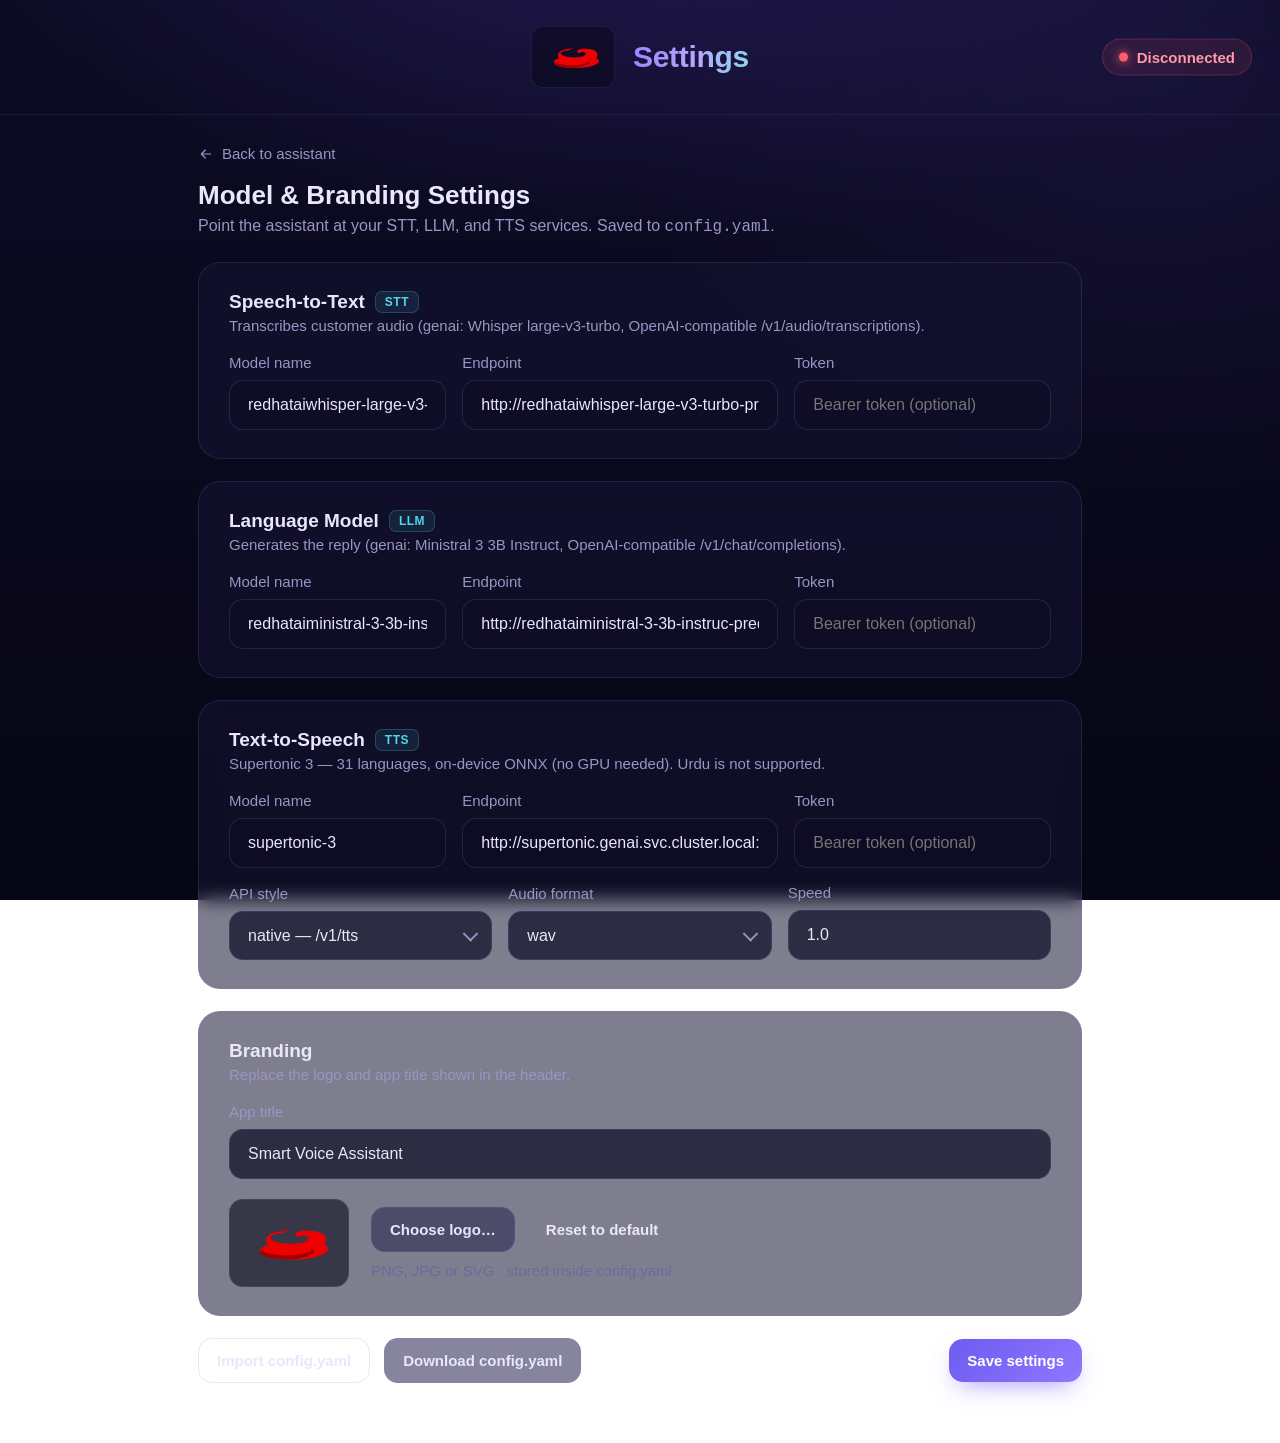
==== settings.html @ 59315c90 "Smart Voice Assistant — multilingual contact-centre voice UI Phase 1: two-panel Support/Customer UI " ====
<!DOCTYPE html>
<html lang="en">
<head>
  <meta charset="UTF-8" />
  <meta name="viewport" content="width=device-width, initial-scale=1.0" />
  <title>Settings · Smart Voice Assistant</title>
  <link rel="icon" href="assets/default-logo.svg" />
  <link rel="stylesheet" href="css/styles.css" />
</head>
<body>

  <header class="topbar">
    <div class="brand">
      <div class="brand__logo" id="brandLogo"></div>
      <h1 class="brand__title">Settings</h1>
    </div>
    <div class="topbar__right">
      <span class="status" id="statusPill"><span class="dot"></span><span id="statusText">Disconnected</span></span>
    </div>
  </header>

  <main class="page">
    <a class="back-link" href="index.html">
      <svg viewBox="0 0 24 24" fill="none" stroke="currentColor" stroke-width="1.8"
           stroke-linecap="round" stroke-linejoin="round"><path d="M19 12H5M11 6l-6 6 6 6"/></svg>
      Back to assistant
    </a>

    <div class="page__head">
      <h2 class="page__title">Model &amp; Branding Settings</h2>
      <p class="page__sub">Point the assistant at your STT, LLM, and TTS services. Saved to <code>config.yaml</code>.</p>
    </div>

    <!-- ---- Services ---- -->
    <section class="card">
      <h3 class="card__title">Speech-to-Text <span class="tag">STT</span></h3>
      <p class="card__sub">Transcribes customer audio (genai: Whisper large-v3-turbo, OpenAI-compatible /v1/audio/transcriptions).</p>
      <div class="grid-3">
        <div class="field">
          <label class="field__label" for="sttName">Model name</label>
          <input type="text" id="sttName" placeholder="whisper-large-v3-turbo" />
        </div>
        <div class="field">
          <label class="field__label" for="sttEndpoint">Endpoint</label>
          <input type="url" id="sttEndpoint" placeholder="https://…/v1" />
        </div>
        <div class="field">
          <label class="field__label" for="sttToken">Token</label>
          <input type="password" id="sttToken" placeholder="Bearer token (optional)" autocomplete="off" />
        </div>
      </div>
    </section>

    <section class="card">
      <h3 class="card__title">Language Model <span class="tag">LLM</span></h3>
      <p class="card__sub">Generates the reply (genai: Ministral 3 3B Instruct, OpenAI-compatible /v1/chat/completions).</p>
      <div class="grid-3">
        <div class="field">
          <label class="field__label" for="llmName">Model name</label>
          <input type="text" id="llmName" placeholder="ministral-3-3b-instruct" />
        </div>
        <div class="field">
          <label class="field__label" for="llmEndpoint">Endpoint</label>
          <input type="url" id="llmEndpoint" placeholder="https://…/v1" />
        </div>
        <div class="field">
          <label class="field__label" for="llmToken">Token</label>
          <input type="password" id="llmToken" placeholder="Bearer token (optional)" autocomplete="off" />
        </div>
      </div>
    </section>

    <section class="card">
      <h3 class="card__title">Text-to-Speech <span class="tag">TTS</span></h3>
      <p class="card__sub">Supertonic 3 — 31 languages, on-device ONNX (no GPU needed). Urdu is not supported.</p>
      <div class="grid-3">
        <div class="field">
          <label class="field__label" for="ttsName">Model name</label>
          <input type="text" id="ttsName" placeholder="supertonic-3" />
        </div>
        <div class="field">
          <label class="field__label" for="ttsEndpoint">Endpoint</label>
          <input type="url" id="ttsEndpoint" placeholder="http://127.0.0.1:7788/v1/tts" />
        </div>
        <div class="field">
          <label class="field__label" for="ttsToken">Token</label>
          <input type="password" id="ttsToken" placeholder="Bearer token (optional)" autocomplete="off" />
        </div>
      </div>
      <div class="grid-3" style="grid-template-columns:1fr 1fr 1fr">
        <div class="field">
          <label class="field__label" for="ttsApi">API style</label>
          <div class="select-wrap">
            <select id="ttsApi">
              <option value="native">native — /v1/tts</option>
              <option value="openai">openai — /v1/audio/speech</option>
            </select>
          </div>
        </div>
        <div class="field">
          <label class="field__label" for="ttsFormat">Audio format</label>
          <div class="select-wrap">
            <select id="ttsFormat">
              <option value="wav">wav</option>
              <option value="flac">flac</option>
              <option value="ogg">ogg</option>
            </select>
          </div>
        </div>
        <div class="field">
          <label class="field__label" for="ttsSpeed">Speed</label>
          <input type="text" id="ttsSpeed" placeholder="1.0" inputmode="decimal" />
        </div>
      </div>
    </section>

    <!-- ---- Branding ---- -->
    <section class="card">
      <h3 class="card__title">Branding</h3>
      <p class="card__sub">Replace the logo and app title shown in the header.</p>
      <div class="field" style="margin-bottom:20px">
        <label class="field__label" for="appTitleInput">App title</label>
        <input type="text" id="appTitleInput" placeholder="Smart Voice Assistant" />
      </div>
      <div class="logo-row">
        <div class="logo-preview" id="logoPreview"></div>
        <div style="display:flex; flex-direction:column; gap:10px">
          <div style="display:flex; gap:12px">
            <button class="btn" id="logoPick">Choose logo…</button>
            <button class="btn btn--ghost" id="logoClear">Reset to default</button>
          </div>
          <span class="field__label"><span class="hint">PNG, JPG or SVG · stored inside config.yaml</span></span>
        </div>
        <input type="file" id="logoFile" accept="image/png,image/jpeg,image/svg+xml" hidden />
      </div>
    </section>

    <!-- ---- Actions ---- -->
    <div class="actions">
      <button class="btn btn--ghost" id="importBtn">Import config.yaml</button>
      <button class="btn" id="downloadBtn">Download config.yaml</button>
      <div class="spacer"></div>
      <button class="btn btn--primary" id="saveBtn">Save settings</button>
      <input type="file" id="importFile" accept=".yaml,.yml,text/yaml" hidden />
    </div>
  </main>

  <div class="toast" id="toast"></div>

  <script src="js/yaml.js"></script>
  <script src="js/config.js"></script>
  <script src="js/settings.js"></script>
</body>
</html>
---- css/styles.css ----
/* ============================================================
   Smart Voice Assistant — shared styles (Phase 1)
   Dark navy + purple gradient identity, cyan section titles.
   ============================================================ */

:root {
  --bg-0:        #070614;
  --bg-1:        #0d0b24;
  --glow:        #241a55;

  --panel-bg:    rgba(23, 20, 52, 0.55);
  --panel-brd:   rgba(124, 112, 220, 0.18);
  --panel-brd-2: rgba(124, 112, 220, 0.32);

  --card-bg:     rgba(38, 33, 78, 0.45);
  --field-bg:    rgba(15, 13, 38, 0.72);
  --field-brd:   rgba(124, 112, 220, 0.22);

  --text:        #e9e7fb;
  --muted:       #9a95c4;
  --muted-2:     #6f6a9a;

  --cyan:        #52d6e8;
  --purple:      #8b7bff;
  --purple-2:    #6d5cf0;

  --grad-title:  linear-gradient(90deg, #9a86ff 0%, #b7a6ff 55%, #8ad8ea 100%);
  --grad-btn:    linear-gradient(135deg, #6c5cf0 0%, #9077ff 100%);
  --grad-rec:    linear-gradient(135deg, #f45aa4 0%, #ff7d6a 100%);

  --ok:          #35d67f;
  --err:         #ff5b6e;

  --radius-lg:   22px;
  --radius-md:   14px;
  --radius-sm:   10px;

  --font: -apple-system, BlinkMacSystemFont, "Segoe UI", "Helvetica Neue",
          Arial, "Noto Sans", sans-serif;
}

* { box-sizing: border-box; }

html, body {
  margin: 0;
  padding: 0;
  min-height: 100vh;
}

body {
  font-family: var(--font);
  color: var(--text);
  background:
    radial-gradient(1100px 620px at 50% -140px, var(--glow) 0%, transparent 62%),
    radial-gradient(900px 700px at 90% 8%, rgba(80, 60, 170, 0.16) 0%, transparent 60%),
    linear-gradient(180deg, var(--bg-1) 0%, var(--bg-0) 100%);
  background-attachment: fixed;
  -webkit-font-smoothing: antialiased;
  text-rendering: optimizeLegibility;
}

/* ---------- Top header ---------- */
.topbar {
  position: relative;
  display: flex;
  align-items: center;
  justify-content: center;
  padding: 26px 32px;
  border-bottom: 1px solid rgba(124, 112, 220, 0.12);
}

.brand {
  display: flex;
  align-items: center;
  gap: 18px;
}

.brand__logo {
  width: 84px;
  height: 62px;
  border-radius: 12px;
  background: rgba(10, 9, 26, 0.55);
  border: 1px solid rgba(124, 112, 220, 0.14);
  display: flex;
  align-items: center;
  justify-content: center;
  overflow: hidden;
}
.brand__logo img,
.brand__logo svg { width: 60px; height: 44px; object-fit: contain; }

.brand__title {
  margin: 0;
  font-size: 30px;
  font-weight: 800;
  letter-spacing: -0.01em;
  background: var(--grad-title);
  -webkit-background-clip: text;
  background-clip: text;
  color: transparent;
}

/* status pill + settings gear live at the right edge */
.topbar__right {
  position: absolute;
  right: 28px;
  top: 50%;
  transform: translateY(-50%);
  display: flex;
  align-items: center;
  gap: 12px;
}

.status {
  display: inline-flex;
  align-items: center;
  gap: 9px;
  padding: 9px 16px;
  border-radius: 999px;
  font-size: 15px;
  font-weight: 600;
  background: rgba(255, 91, 110, 0.10);
  color: #ff9aa6;
  border: 1px solid rgba(255, 91, 110, 0.22);
}
.status .dot {
  width: 9px; height: 9px; border-radius: 50%;
  background: var(--err);
  box-shadow: 0 0 10px 1px rgba(255, 91, 110, 0.7);
}
.status.is-online {
  background: rgba(53, 214, 127, 0.10);
  color: #86e4ac;
  border-color: rgba(53, 214, 127, 0.24);
}
.status.is-online .dot {
  background: var(--ok);
  box-shadow: 0 0 10px 1px rgba(53, 214, 127, 0.7);
}

.icon-btn {
  display: inline-flex;
  align-items: center;
  justify-content: center;
  width: 42px; height: 42px;
  border-radius: 12px;
  background: rgba(23, 20, 52, 0.6);
  border: 1px solid var(--panel-brd);
  color: var(--muted);
  cursor: pointer;
  transition: color .18s, border-color .18s, background .18s;
  text-decoration: none;
}
.icon-btn:hover { color: var(--text); border-color: var(--panel-brd-2); background: rgba(38, 33, 78, 0.6); }
.icon-btn svg { width: 20px; height: 20px; }

/* ---------- Stage: two panels + center arrows ---------- */
.stage {
  display: grid;
  grid-template-columns: 1fr auto 1fr;
  align-items: stretch;
  gap: 22px;
  max-width: 1400px;
  margin: 0 auto;
  padding: 32px 28px 48px;
}

.panel {
  position: relative;
  background: var(--panel-bg);
  border: 1px solid var(--panel-brd);
  border-radius: var(--radius-lg);
  padding: 34px 34px 40px;
  backdrop-filter: blur(9px);
  -webkit-backdrop-filter: blur(9px);
  box-shadow: 0 24px 60px -30px rgba(0, 0, 0, 0.75);
  min-height: 520px;
}
.panel.is-active {
  border-color: var(--panel-brd-2);
  box-shadow: 0 24px 70px -28px rgba(120, 90, 255, 0.35);
}

.panel__head {
  display: flex;
  flex-direction: column;
  align-items: center;
  gap: 10px;
  padding-bottom: 22px;
  border-bottom: 1px solid rgba(124, 112, 220, 0.12);
}
.panel__icon { width: 58px; height: 58px; color: var(--cyan); }
.panel__icon svg { width: 100%; height: 100%; }
.panel__title {
  margin: 0;
  font-size: 26px;
  font-weight: 700;
  color: var(--cyan);
  letter-spacing: 0.01em;
}

/* VU meter (top-right of a panel) */
.vu {
  position: absolute;
  top: 34px; right: 30px;
  display: flex;
  align-items: flex-end;
  gap: 3px;
  height: 26px;
  opacity: 0.35;
}
.vu span {
  width: 4px;
  height: 6px;
  border-radius: 2px;
  background: var(--purple);
  transition: height .08s linear;
}
.panel.is-recording .vu { opacity: 1; }
.panel.is-recording .vu span { background: #f45aa4; }

.panel__body {
  display: flex;
  flex-direction: column;
  gap: 22px;
  padding-top: 26px;
}

/* ---------- Segmented mode toggle ---------- */
.segment {
  display: inline-flex;
  padding: 5px;
  gap: 4px;
  background: rgba(15, 13, 38, 0.6);
  border: 1px solid var(--field-brd);
  border-radius: 999px;
  width: fit-content;
}
.segment button {
  display: inline-flex;
  align-items: center;
  gap: 8px;
  border: 0;
  background: transparent;
  color: var(--muted);
  font: inherit;
  font-weight: 600;
  font-size: 15px;
  padding: 9px 18px;
  border-radius: 999px;
  cursor: pointer;
  transition: color .18s;
}
.segment button svg { width: 17px; height: 17px; }
.segment button.is-on {
  color: #fff;
  background: var(--grad-btn);
  box-shadow: 0 6px 18px -6px rgba(120, 90, 255, 0.6);
}

/* ---------- Info card (AI agent) ---------- */
.infocard {
  display: flex;
  align-items: center;
  gap: 16px;
  padding: 20px;
  background: var(--card-bg);
  border: 1px solid var(--panel-brd);
  border-radius: var(--radius-md);
}
.infocard__icon {
  flex: 0 0 auto;
  width: 34px; height: 34px;
  color: var(--muted);
}
.infocard__icon svg { width: 100%; height: 100%; }
.infocard__title { font-size: 19px; font-weight: 700; margin: 0 0 3px; }
.infocard__sub   { font-size: 15px; color: var(--muted); margin: 0; }

/* ---------- Fields ---------- */
.field { display: flex; flex-direction: column; gap: 9px; }
.field__label {
  font-size: 15px;
  color: var(--muted);
  font-weight: 500;
}
.field__label .hint { color: var(--muted-2); font-weight: 400; }

.select-wrap { position: relative; }
.select-wrap::after {
  content: "";
  position: absolute;
  right: 16px; top: 50%;
  width: 9px; height: 9px;
  border-right: 2px solid var(--muted);
  border-bottom: 2px solid var(--muted);
  transform: translateY(-70%) rotate(45deg);
  pointer-events: none;
}
select, input[type="text"], input[type="url"], input[type="password"] {
  width: 100%;
  font: inherit;
  font-size: 16px;
  color: var(--text);
  background: var(--field-bg);
  border: 1px solid var(--field-brd);
  border-radius: var(--radius-md);
  padding: 15px 18px;
  appearance: none;
  -webkit-appearance: none;
  outline: none;
  transition: border-color .18s, box-shadow .18s;
}
select { padding-right: 40px; cursor: pointer; }
select:focus, input:focus {
  border-color: rgba(139, 123, 255, 0.55);
  box-shadow: 0 0 0 3px rgba(139, 123, 255, 0.14);
}
select option { background: #14122c; color: var(--text); }

/* ---------- Voice picker row ---------- */
.voice-row { display: flex; gap: 12px; align-items: stretch; }
.voice-row .select-wrap { flex: 1 1 auto; }

.btn {
  display: inline-flex;
  align-items: center;
  justify-content: center;
  gap: 8px;
  font: inherit;
  font-weight: 600;
  font-size: 15px;
  color: var(--text);
  background: rgba(38, 33, 78, 0.55);
  border: 1px solid var(--panel-brd);
  border-radius: var(--radius-md);
  padding: 13px 18px;
  cursor: pointer;
  transition: border-color .18s, background .18s, transform .05s;
  white-space: nowrap;
}
.btn:hover { border-color: var(--panel-brd-2); background: rgba(48, 42, 96, 0.6); }
.btn:active { transform: translateY(1px); }
.btn svg { width: 16px; height: 16px; }
.btn--ghost { background: transparent; }
.btn--primary {
  background: var(--grad-btn);
  border: 0;
  color: #fff;
  box-shadow: 0 10px 26px -10px rgba(120, 90, 255, 0.7);
}
.btn--primary:hover { filter: brightness(1.06); background: var(--grad-btn); }

/* ---------- Talk controls ---------- */
.talk-row {
  display: grid;
  grid-template-columns: 1fr 168px;
  gap: 14px;
}
.talk-btn {
  display: flex;
  flex-direction: column;
  align-items: center;
  justify-content: center;
  gap: 10px;
  min-height: 116px;
  border: 0;
  border-radius: var(--radius-md);
  color: #fff;
  font: inherit;
  font-size: 19px;
  font-weight: 700;
  cursor: pointer;
  background: var(--grad-btn);
  box-shadow: 0 14px 34px -14px rgba(120, 90, 255, 0.75);
  transition: filter .18s, transform .05s;
}
.talk-btn:hover { filter: brightness(1.05); }
.talk-btn:active { transform: translateY(1px); }
.talk-btn .talk-ico { width: 30px; height: 30px; }
.talk-btn.is-recording {
  background: var(--grad-rec);
  box-shadow: 0 0 0 1px rgba(255, 122, 106, 0.5),
              0 0 34px 2px rgba(244, 90, 164, 0.5);
  animation: recPulse 1.5s ease-in-out infinite;
}
@keyframes recPulse {
  0%, 100% { box-shadow: 0 0 0 1px rgba(255,122,106,.5), 0 0 26px 1px rgba(244,90,164,.4); }
  50%      { box-shadow: 0 0 0 1px rgba(255,122,106,.6), 0 0 44px 5px rgba(244,90,164,.6); }
}
@media (prefers-reduced-motion: reduce) {
  .talk-btn.is-recording { animation: none; }
}

.upload-btn {
  display: flex;
  flex-direction: column;
  align-items: center;
  justify-content: center;
  gap: 10px;
  min-height: 116px;
  border-radius: var(--radius-md);
  background: rgba(30, 26, 62, 0.5);
  border: 1px solid var(--panel-brd);
  color: var(--muted);
  font-size: 15px;
  font-weight: 500;
  cursor: pointer;
  transition: border-color .18s, color .18s, background .18s;
}
.upload-btn:hover { border-color: var(--panel-brd-2); color: var(--text); background: rgba(40, 35, 80, 0.55); }
.upload-btn svg { width: 22px; height: 22px; }

/* recorded-clip note under the talk row */
.clip-note {
  font-size: 14px;
  color: var(--muted);
  min-height: 18px;
}
.clip-note b { color: var(--cyan); font-weight: 600; }

/* ---------- Center arrows ---------- */
.arrows {
  display: flex;
  flex-direction: column;
  align-items: center;
  justify-content: center;
  gap: 26px;
  color: var(--muted-2);
}
.arrows svg { width: 30px; height: 30px; }

/* ---------- Settings page ---------- */
.page {
  max-width: 940px;
  margin: 0 auto;
  padding: 30px 28px 60px;
}
.page__head { margin-bottom: 26px; }
.page__title { font-size: 26px; font-weight: 700; margin: 0 0 6px; }
.page__sub { color: var(--muted); margin: 0; font-size: 16px; }

.card {
  background: var(--panel-bg);
  border: 1px solid var(--panel-brd);
  border-radius: var(--radius-lg);
  padding: 28px 30px;
  margin-bottom: 22px;
  backdrop-filter: blur(9px);
  -webkit-backdrop-filter: blur(9px);
}
.card__title {
  display: flex;
  align-items: center;
  gap: 10px;
  font-size: 19px;
  font-weight: 700;
  margin: 0 0 4px;
  color: var(--text);
}
.card__title .tag {
  font-size: 12px;
  font-weight: 700;
  letter-spacing: .04em;
  text-transform: uppercase;
  color: var(--cyan);
  background: rgba(82, 214, 232, 0.1);
  border: 1px solid rgba(82, 214, 232, 0.22);
  padding: 3px 9px;
  border-radius: 7px;
}
.card__sub { color: var(--muted); font-size: 15px; margin: 0 0 20px; }

.grid-3 {
  display: grid;
  grid-template-columns: 1.1fr 1.6fr 1.3fr;
  gap: 16px;
  align-items: end;
}
.grid-3 + .grid-3 { margin-top: 16px; }

.logo-row { display: flex; align-items: center; gap: 22px; }
.logo-preview {
  width: 120px; height: 88px;
  border-radius: var(--radius-md);
  background: rgba(10, 9, 26, 0.6);
  border: 1px solid var(--panel-brd);
  display: flex; align-items: center; justify-content: center;
  overflow: hidden; flex: 0 0 auto;
}
.logo-preview img, .logo-preview svg { max-width: 90px; max-height: 66px; object-fit: contain; }

.actions {
  display: flex;
  align-items: center;
  gap: 14px;
  justify-content: flex-end;
  margin-top: 4px;
}
.actions .spacer { flex: 1 1 auto; }

.toast {
  position: fixed;
  left: 50%;
  bottom: 30px;
  transform: translateX(-50%) translateY(20px);
  background: rgba(18, 16, 42, 0.95);
  border: 1px solid var(--panel-brd-2);
  color: var(--text);
  padding: 13px 22px;
  border-radius: 12px;
  font-size: 15px;
  box-shadow: 0 18px 44px -18px rgba(0,0,0,.8);
  opacity: 0;
  pointer-events: none;
  transition: opacity .2s, transform .2s;
  z-index: 50;
}
.toast.show { opacity: 1; transform: translateX(-50%) translateY(0); }
.toast.err { border-color: rgba(255, 91, 110, 0.5); }
.toast.ok  { border-color: rgba(53, 214, 127, 0.5); }

.back-link {
  display: inline-flex; align-items: center; gap: 8px;
  color: var(--muted); text-decoration: none; font-size: 15px; font-weight: 500;
  margin-bottom: 18px;
}
.back-link:hover { color: var(--text); }
.back-link svg { width: 16px; height: 16px; }

.sr-only { position: absolute; width: 1px; height: 1px; overflow: hidden; clip: rect(0 0 0 0); }

:focus-visible { outline: 2px solid var(--purple); outline-offset: 2px; }

/* ---------- Responsive ---------- */
@media (max-width: 900px) {
  .stage { grid-template-columns: 1fr; }
  .arrows { flex-direction: row; padding: 4px 0; }
  .arrows svg:first-child { transform: rotate(90deg); }
  .arrows svg:last-child  { transform: rotate(90deg); }
  .grid-3 { grid-template-columns: 1fr; }
  .brand__title { font-size: 22px; }
  .topbar__right { position: static; transform: none; }
  .topbar { flex-direction: column; gap: 16px; }
}
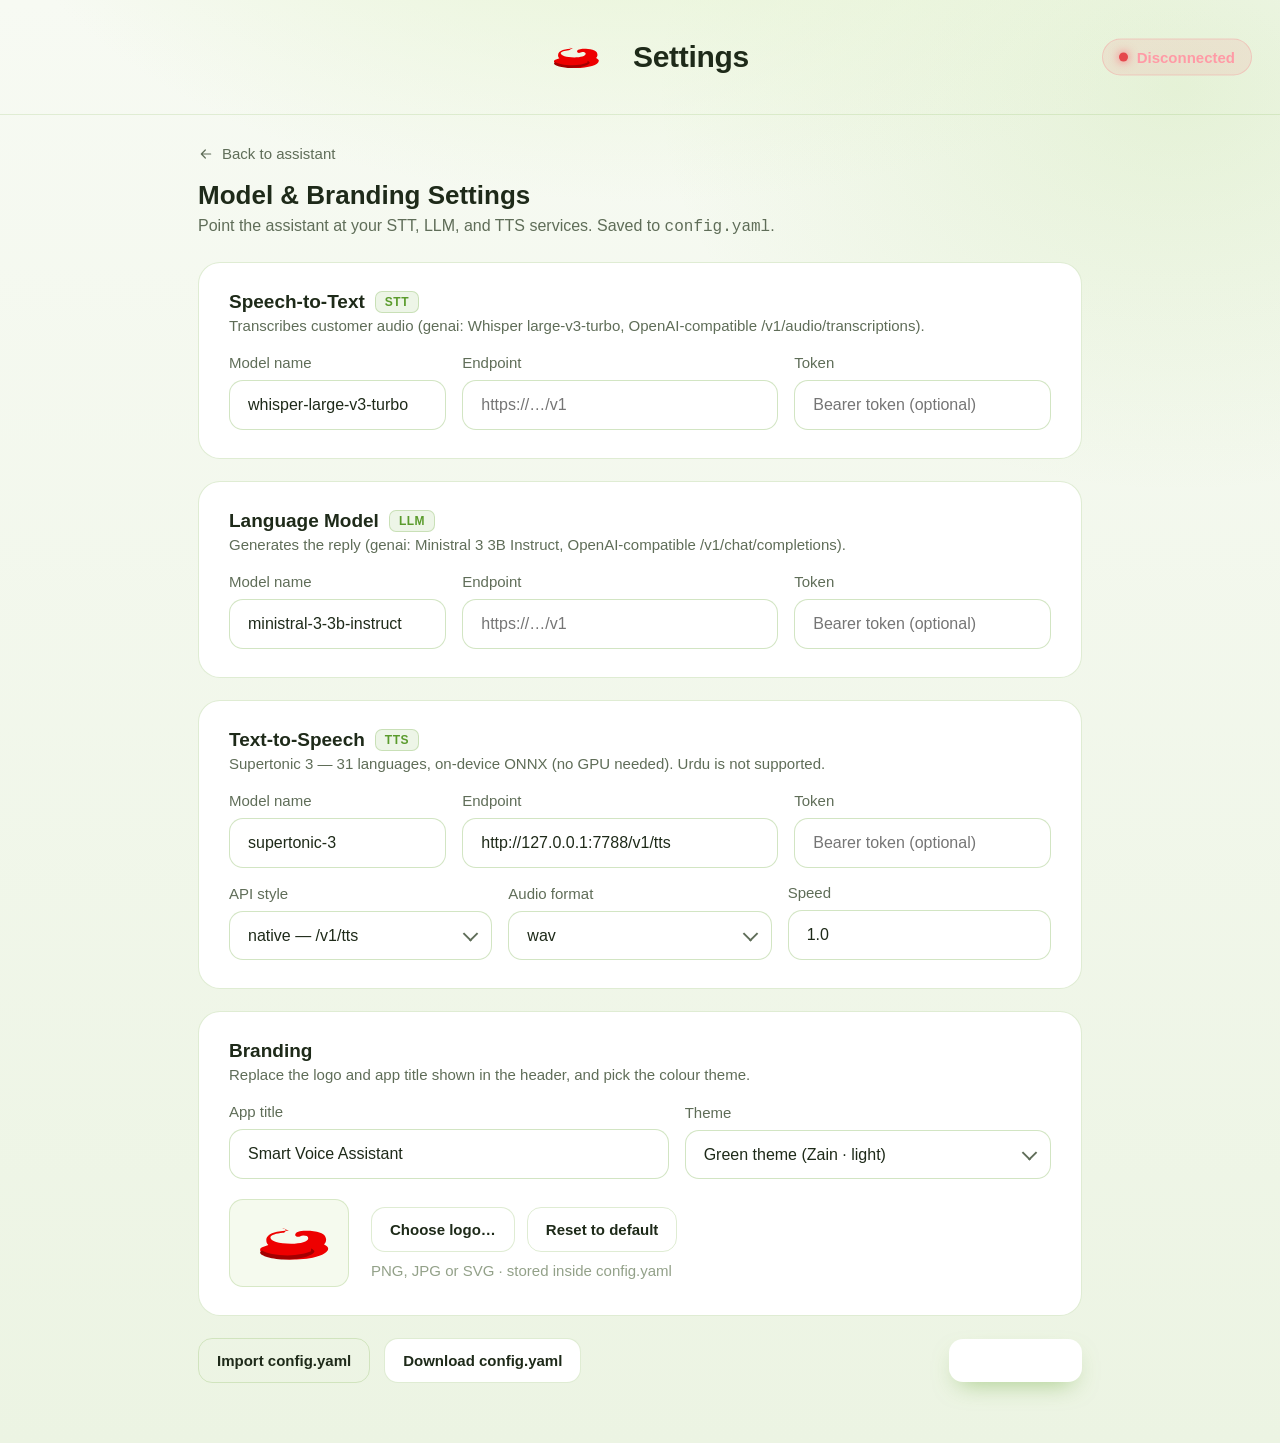
==== commit 44161a42: "Add selectable themes: green (Zain, light) + purple (dark) The UI was a single dark-purple design. A" ====
--- a/settings.html
+++ b/settings.html
@@ -1,9 +1,11 @@
 <!DOCTYPE html>
-<html lang="en">
+<html lang="en" data-theme="green">
 <head>
   <meta charset="UTF-8" />
   <meta name="viewport" content="width=device-width, initial-scale=1.0" />
   <title>Settings · Smart Voice Assistant</title>
+  <!-- apply the saved theme before first paint (no flash) -->
+  <script>try{document.documentElement.dataset.theme=localStorage.getItem('sva.theme')||'green';}catch(e){}</script>
   <link rel="icon" href="assets/default-logo.svg" />
   <link rel="stylesheet" href="css/styles.css" />
 </head>
@@ -117,10 +119,21 @@
     <!-- ---- Branding ---- -->
     <section class="card">
       <h3 class="card__title">Branding</h3>
-      <p class="card__sub">Replace the logo and app title shown in the header.</p>
-      <div class="field" style="margin-bottom:20px">
-        <label class="field__label" for="appTitleInput">App title</label>
-        <input type="text" id="appTitleInput" placeholder="Smart Voice Assistant" />
+      <p class="card__sub">Replace the logo and app title shown in the header, and pick the colour theme.</p>
+      <div class="grid-3" style="grid-template-columns:1.2fr 1fr; margin-bottom:20px">
+        <div class="field">
+          <label class="field__label" for="appTitleInput">App title</label>
+          <input type="text" id="appTitleInput" placeholder="Smart Voice Assistant" />
+        </div>
+        <div class="field">
+          <label class="field__label" for="themeSelect">Theme</label>
+          <div class="select-wrap">
+            <select id="themeSelect">
+              <option value="green">Green theme (Zain · light)</option>
+              <option value="purple">Purple theme (dark)</option>
+            </select>
+          </div>
+        </div>
       </div>
       <div class="logo-row">
         <div class="logo-preview" id="logoPreview"></div>
--- a/css/styles.css
+++ b/css/styles.css
@@ -532,6 +532,103 @@
 
 :focus-visible { outline: 2px solid var(--purple); outline-offset: 2px; }
 
+/* ============================================================
+   GREEN THEME (Zain) — light. Applied via <html data-theme="green">.
+   Overrides the purple :root palette + the few hard-coded dark/purple
+   surfaces so the whole app flips to a light green identity.
+   The purple theme (data-theme="purple" or unset) stays untouched above.
+   ============================================================ */
+html[data-theme="green"] {
+  --bg-0:        #e9f2df;
+  --bg-1:        #f6faf1;
+  --glow:        #d8eec2;
+
+  --panel-bg:    #ffffff;
+  --panel-brd:   rgba(108, 168, 58, 0.22);
+  --panel-brd-2: rgba(108, 168, 58, 0.42);
+
+  --card-bg:     #f5faee;
+  --field-bg:    #ffffff;
+  --field-brd:   rgba(108, 168, 58, 0.30);
+
+  --text:        #1e2a19;
+  --muted:       #5f6d58;
+  --muted-2:     #93a189;
+
+  --cyan:        #5a9b2c;          /* section titles + icons → Zain green */
+  --purple:      #7fbb35;
+  --purple-2:    #6aa62a;
+
+  --grad-title:  none;
+  --grad-btn:    linear-gradient(135deg, #8ec63f 0%, #6faf2c 100%);
+  --grad-rec:    linear-gradient(135deg, #ff6b6b 0%, #f0455f 100%);
+
+  --ok:          #37a852;
+  --err:         #e5484d;
+}
+
+/* light page background */
+html[data-theme="green"] body {
+  background:
+    radial-gradient(1100px 620px at 50% -170px, #e4f3cf 0%, transparent 60%),
+    radial-gradient(900px 700px at 92% 6%, rgba(150, 205, 90, 0.18) 0%, transparent 58%),
+    linear-gradient(180deg, #f7faf3 0%, #ecf4e3 100%);
+}
+
+/* header + dividers */
+html[data-theme="green"] .topbar,
+html[data-theme="green"] .panel__head { border-bottom-color: rgba(108, 168, 58, 0.16); }
+html[data-theme="green"] .brand__logo { background: transparent; border: 0; }
+html[data-theme="green"] .brand__title { background: none; color: var(--text); -webkit-text-fill-color: var(--text); }
+
+/* solid-title needs the clip reset so the dark colour shows */
+html[data-theme="green"] .icon-btn { background: #ffffff; }
+html[data-theme="green"] .icon-btn:hover { background: #f0f6e8; }
+
+/* panels: soft light shadow instead of heavy dark */
+html[data-theme="green"] .panel { box-shadow: 0 20px 46px -30px rgba(60, 90, 30, 0.35); }
+html[data-theme="green"] .panel.is-active { box-shadow: 0 22px 54px -28px rgba(108, 168, 58, 0.40); }
+
+/* VU meter */
+html[data-theme="green"] .panel.is-recording .vu span { background: #f0455f; }
+
+/* segmented toggle */
+html[data-theme="green"] .segment { background: #eef5e4; }
+html[data-theme="green"] .segment button.is-on {
+  color: #33691e;
+  background: #dcefc4;
+  box-shadow: none;
+}
+
+/* select dropdown list + focus ring */
+html[data-theme="green"] select option { background: #ffffff; color: var(--text); }
+html[data-theme="green"] select:focus,
+html[data-theme="green"] input:focus {
+  border-color: rgba(108, 168, 58, 0.65);
+  box-shadow: 0 0 0 3px rgba(108, 168, 58, 0.16);
+}
+
+/* generic + primary buttons */
+html[data-theme="green"] .btn { background: #ffffff; }
+html[data-theme="green"] .btn:hover { background: #f0f6e8; }
+html[data-theme="green"] .btn--ghost { background: transparent; }
+html[data-theme="green"] .btn--primary { box-shadow: 0 10px 24px -10px rgba(108, 168, 58, 0.6); }
+
+/* talk + upload buttons */
+html[data-theme="green"] .talk-btn { box-shadow: 0 14px 32px -14px rgba(108, 168, 58, 0.65); }
+html[data-theme="green"] .upload-btn { background: #ffffff; }
+html[data-theme="green"] .upload-btn:hover { background: #f0f6e8; }
+
+/* settings cards + tag + logo preview + toast */
+html[data-theme="green"] .card { background: #ffffff; }
+html[data-theme="green"] .card__title .tag {
+  color: #5a9b2c;
+  background: rgba(108, 168, 58, 0.12);
+  border-color: rgba(108, 168, 58, 0.28);
+}
+html[data-theme="green"] .logo-preview { background: #f5faee; }
+html[data-theme="green"] .toast { background: #ffffff; color: var(--text); box-shadow: 0 18px 44px -18px rgba(60, 90, 30, 0.35); }
+
 /* ---------- Responsive ---------- */
 @media (max-width: 900px) {
   .stage { grid-template-columns: 1fr; }
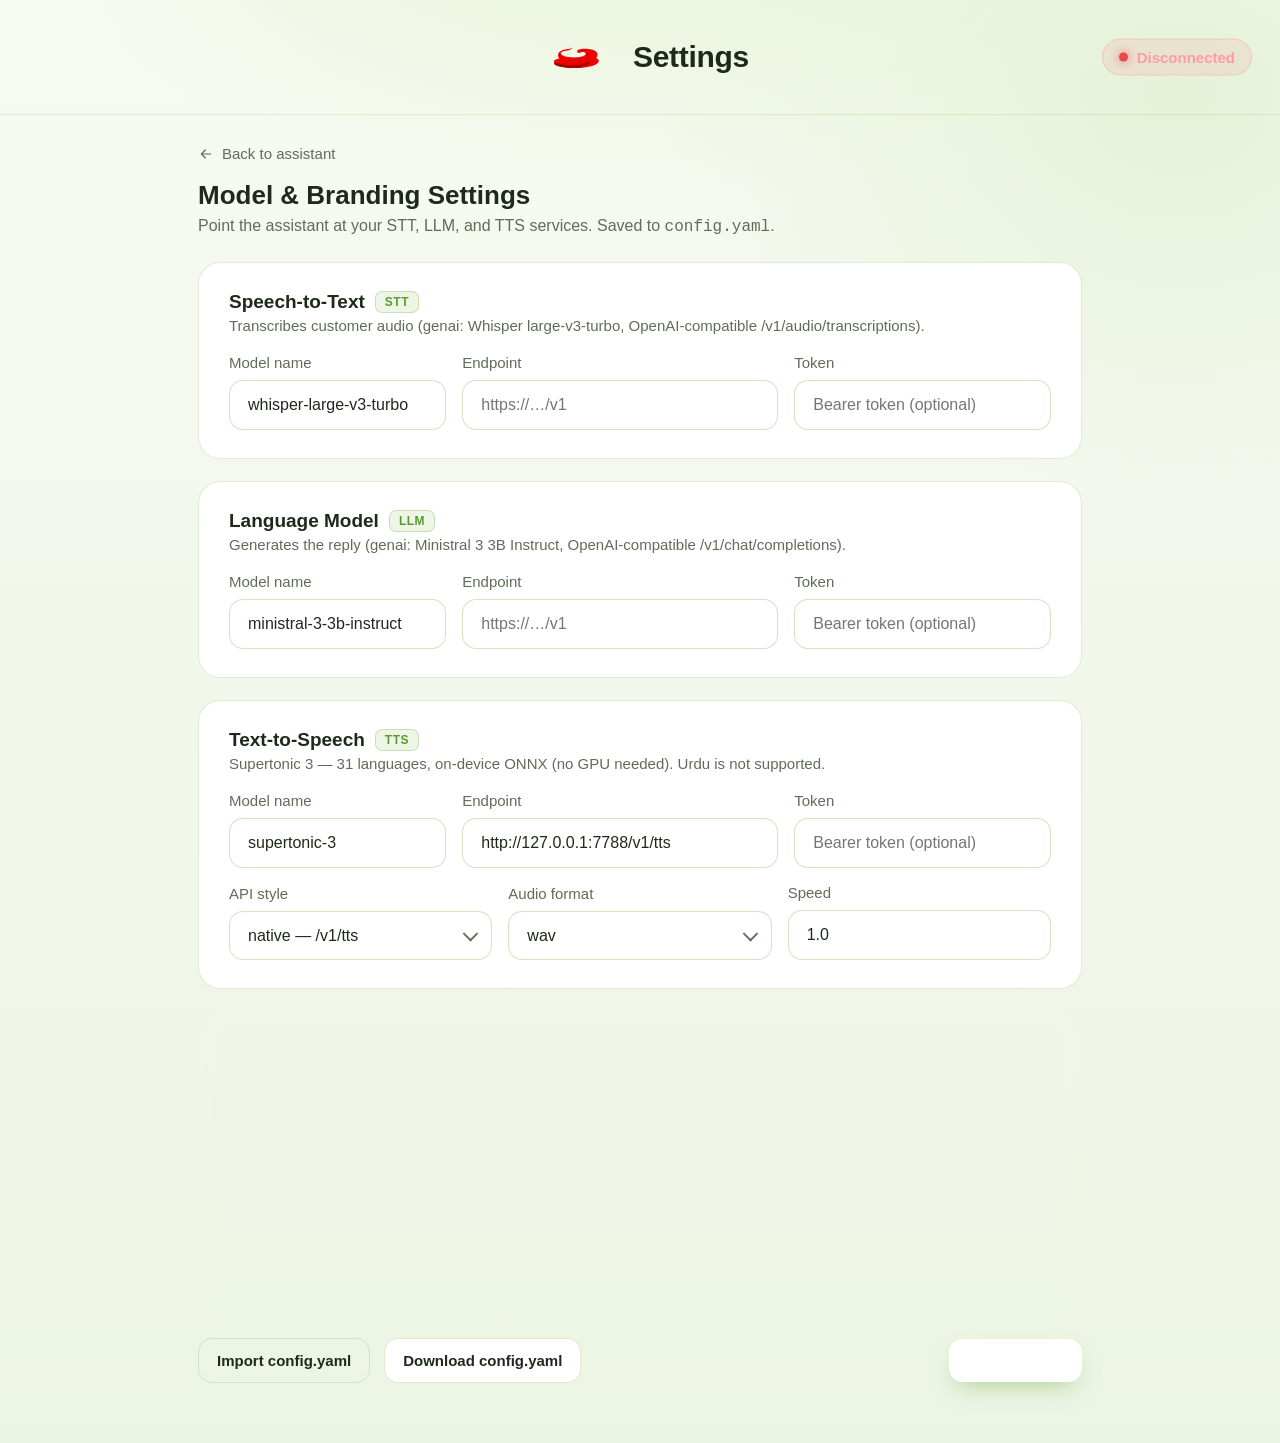
==== commit e1fcdb83: "Drop "Zain" from the green theme label Theme option now reads "Green theme (light)" — keep the theme" ====
--- a/settings.html
+++ b/settings.html
@@ -129,7 +129,7 @@
           <label class="field__label" for="themeSelect">Theme</label>
           <div class="select-wrap">
             <select id="themeSelect">
-              <option value="green">Green theme (Zain · light)</option>
+              <option value="green">Green theme (light)</option>
               <option value="purple">Purple theme (dark)</option>
             </select>
           </div>
